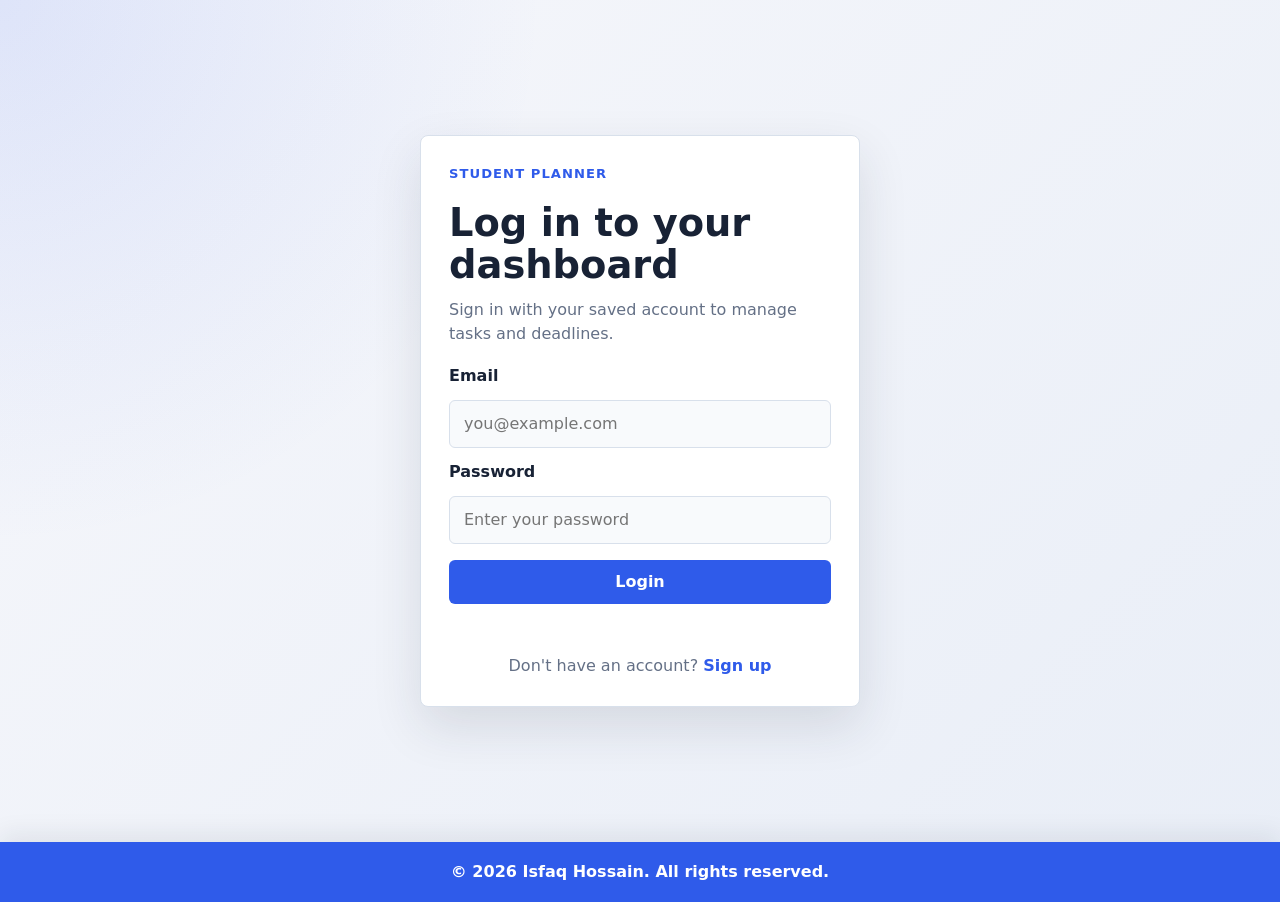
==== dashboard.html @ cb1f7770 "Initial commit: Student Task Manager" ====
<!DOCTYPE html>
<html lang="en">
<head>
  <meta charset="UTF-8">
  <meta name="viewport" content="width=device-width, initial-scale=1.0">
  <title>Dashboard | Student Task Manager</title>
  <link rel="stylesheet" href="style.css">
</head>
<body>
  <main class="page-content">
    <div class="app">
      <section class="app-header" aria-labelledby="page-title">
        <div>
          <p class="eyebrow">Student Planner</p>
          <h1 id="page-title">Task Manager</h1>
          <p class="intro">Keep assignments, study sessions, and reminders organized in one simple list.</p>
        </div>
        <div class="user-controls">
          <p id="welcome-message">Welcome, Student</p>
          <button id="logout-btn" class="logout-btn" type="button">Logout</button>
        </div>
      </section>

      <section class="task-panel" aria-label="Task manager">
        <form id="task-form" class="task-form">
          <label for="task-input">Add a new task</label>
          <div class="input-row">
            <input
              id="task-input"
              type="text"
              placeholder="Example: Finish math homework"
              autocomplete="off"
            >
            <select id="priority-input" aria-label="Task priority">
              <option value="low">Low</option>
              <option value="medium" selected>Medium</option>
              <option value="high">High</option>
            </select>
            <select id="category-input" aria-label="Task category">
              <option value="assignment">Assignment</option>
              <option value="homework">Homework</option>
              <option value="study-session">Study Session</option>
              <option value="project">Project</option>
            </select>
            <input
              id="due-date-input"
              type="date"
              aria-label="Due date"
            >
            <button type="submit">Add Task</button>
          </div>
          <p id="form-message" class="form-message" aria-live="polite"></p>
        </form>

        <div class="summary-grid" aria-label="Task summary">
          <div class="summary-item">
            <span class="summary-label">Total</span>
            <strong id="total-count">0</strong>
          </div>
          <div class="summary-item">
            <span class="summary-label">Completed</span>
            <strong id="completed-count">0</strong>
          </div>
          <div class="summary-item">
            <span class="summary-label">Pending</span>
            <strong id="pending-count">0</strong>
          </div>
          <div class="summary-item">
            <span class="summary-label">Overdue</span>
            <strong id="overdue-count">0</strong>
          </div>
          <div class="summary-item">
            <span class="summary-label">Deadline Soon</span>
            <strong id="deadline-soon-count">0</strong>
          </div>
        </div>

        <div class="dashboard-tools" aria-label="Search and sort tasks">
          <label for="task-search">
            Search
            <input
              id="task-search"
              type="search"
              placeholder="Search title, category, or priority"
              autocomplete="off"
            >
          </label>
          <label for="task-sort">
            Sort
            <select id="task-sort">
              <option value="default">Default order</option>
              <option value="deadline">Deadline nearest first</option>
              <option value="priority">Priority high to low</option>
              <option value="pending">Pending first</option>
              <option value="completed">Completed first</option>
            </select>
          </label>
        </div>

        <div class="toolbar">
          <div class="filters" aria-label="Filter tasks">
            <button class="filter-btn active" type="button" data-filter="all" aria-pressed="true">All</button>
            <button class="filter-btn" type="button" data-filter="pending" aria-pressed="false">Pending</button>
            <button class="filter-btn" type="button" data-filter="completed" aria-pressed="false">Completed</button>
          </div>
          <label class="category-filter-label" for="category-filter">
            Category
            <select id="category-filter">
              <option value="all">All Categories</option>
              <option value="assignment">Assignment</option>
              <option value="homework">Homework</option>
              <option value="study-session">Study Session</option>
              <option value="project">Project</option>
            </select>
          </label>
          <p id="task-count" class="task-count">0 tasks</p>
        </div>

        <ul id="task-list" class="task-list" aria-label="Tasks"></ul>

        <p id="empty-state" class="empty-state">No tasks yet. Add your first task above.</p>
      </section>
    </div>
  </main>

  <footer class="site-footer">
    <p>&copy; 2026 Isfaq Hossain. All rights reserved.</p>
  </footer>

  <script src="script.js"></script>
</body>
</html>
---- style.css ----
/* Reset default spacing so the layout is easier to control. */
* {
  box-sizing: border-box;
  margin: 0;
  padding: 0;
}

:root {
  --bg: #f6f7fb;
  --bg-accent: #e9eef7;
  --panel: #ffffff;
  --panel-soft: #f8fafc;
  --text: #182235;
  --muted: #647086;
  --line: #d8e0eb;
  --primary: #2f5bea;
  --primary-dark: #244bc4;
  --primary-soft: #edf2ff;
  --success: #16815a;
  --success-soft: #e9f8f1;
  --danger: #c93f3f;
  --danger-soft: #fff0f0;
  --shadow: 0 20px 50px rgba(31, 41, 55, 0.12);
}

body {
  min-height: 100vh;
  font-family: system-ui, -apple-system, BlinkMacSystemFont, "Segoe UI", Arial, Helvetica, sans-serif;
  background:
    radial-gradient(circle at top left, rgba(47, 91, 234, 0.12), transparent 34rem),
    linear-gradient(135deg, var(--bg) 0%, var(--bg-accent) 100%);
  color: var(--text);
  line-height: 1.5;
  display: flex;
  flex-direction: column;
}

button,
input,
select {
  font: inherit;
}

button {
  border: 0;
  cursor: pointer;
  transition: background-color 160ms ease, color 160ms ease, border-color 160ms ease, transform 160ms ease;
}

.hidden {
  display: none;
}

.page-content {
  flex: 1;
}

.login-view {
  align-items: center;
  display: flex;
  justify-content: center;
  min-height: calc(100vh - 58px);
  padding: 48px 20px;
}

.login-card {
  width: min(440px, 100%);
  background: var(--panel);
  border: 1px solid var(--line);
  border-radius: 8px;
  box-shadow: var(--shadow);
  display: grid;
  gap: 12px;
  padding: 28px;
}

.login-card h1 {
  font-size: clamp(1.8rem, 6vw, 2.4rem);
}

.login-intro {
  color: var(--muted);
  margin-bottom: 6px;
}

.login-card label {
  font-weight: 700;
}

.login-card input {
  width: 100%;
  min-height: 48px;
  border: 1px solid var(--line);
  border-radius: 6px;
  background: var(--panel-soft);
  color: var(--text);
  padding: 0 14px;
}

.login-card input:focus {
  border-color: var(--primary);
  background: #ffffff;
  outline: none;
}

.login-card button,
.logout-btn {
  min-height: 44px;
  border-radius: 6px;
  padding: 0 16px;
  font-weight: 700;
}

.login-card button {
  background: var(--primary);
  color: #ffffff;
  margin-top: 4px;
}

.login-card button:hover,
.logout-btn:hover {
  background: var(--primary-dark);
}

.login-message {
  min-height: 22px;
  color: var(--danger);
  font-size: 0.92rem;
}

.login-message.success {
  color: var(--success);
}

.auth-switch {
  color: var(--muted);
  text-align: center;
}

.auth-switch button {
  min-height: auto;
  background: transparent;
  color: var(--primary);
  padding: 0;
  font-weight: 800;
}

.auth-switch button:hover {
  background: transparent;
  color: var(--primary-dark);
}

button:focus-visible,
input:focus-visible,
select:focus-visible {
  outline: 3px solid rgba(47, 91, 234, 0.22);
  outline-offset: 2px;
}

.app {
  width: min(980px, 100%);
  margin: 0 auto;
  padding: 52px 20px;
}

.app-header {
  display: flex;
  justify-content: space-between;
  align-items: flex-start;
  gap: 24px;
  margin-bottom: 26px;
}

.user-controls {
  display: flex;
  align-items: center;
  gap: 12px;
  flex-wrap: wrap;
  justify-content: flex-end;
}

.user-controls p {
  color: var(--muted);
  font-weight: 700;
}

.logout-btn {
  background: var(--primary);
  color: #ffffff;
}

.eyebrow {
  color: var(--primary);
  font-size: 0.82rem;
  font-weight: 700;
  letter-spacing: 0.08em;
  text-transform: uppercase;
}

h1 {
  margin-top: 6px;
  font-size: clamp(2rem, 5vw, 3.1rem);
  line-height: 1.1;
}

.intro {
  max-width: 650px;
  margin-top: 10px;
  color: var(--muted);
  font-size: 1.04rem;
}

.task-panel {
  background: var(--panel);
  border: 1px solid var(--line);
  border-radius: 8px;
  box-shadow: var(--shadow);
  padding: 26px;
}

.task-form label {
  display: block;
  margin-bottom: 8px;
  font-weight: 700;
}

.input-row {
  display: grid;
  grid-template-columns: minmax(220px, 1fr) 130px 160px 150px auto;
  gap: 12px;
  align-items: stretch;
}

.task-form input,
.task-form select {
  width: 100%;
  min-height: 50px;
  border: 1px solid var(--line);
  border-radius: 6px;
  background: var(--panel-soft);
  padding: 0 16px;
  color: var(--text);
}

.task-form input:focus,
.task-form select:focus {
  border-color: var(--primary);
  background: #ffffff;
  outline: none;
}

.task-form select {
  cursor: pointer;
}

.task-form button,
.filter-btn,
.edit-btn,
.delete-btn {
  min-height: 44px;
  border-radius: 6px;
  padding: 0 16px;
  font-weight: 700;
}

.task-form button {
  background: var(--primary);
  color: white;
  box-shadow: 0 10px 22px rgba(47, 91, 234, 0.22);
}

.task-form button:hover {
  background: var(--primary-dark);
  transform: translateY(-1px);
}

.form-message {
  min-height: 24px;
  margin-top: 8px;
  color: var(--danger);
  font-size: 0.92rem;
}

.summary-grid {
  display: grid;
  grid-template-columns: repeat(5, 1fr);
  gap: 12px;
  margin-top: 14px;
  border-top: 1px solid var(--line);
  padding-top: 18px;
}

.summary-item {
  display: grid;
  gap: 3px;
  border: 1px solid var(--line);
  border-radius: 8px;
  background: var(--panel-soft);
  padding: 14px;
}

.summary-label {
  color: var(--muted);
  font-size: 0.82rem;
  font-weight: 700;
  text-transform: uppercase;
}

.summary-item strong {
  color: var(--text);
  font-size: 1.55rem;
  line-height: 1;
}

.dashboard-tools {
  display: grid;
  grid-template-columns: minmax(240px, 1fr) minmax(220px, 280px);
  gap: 12px;
  margin-top: 18px;
}

.dashboard-tools label {
  display: grid;
  gap: 8px;
  color: var(--muted);
  font-size: 0.9rem;
  font-weight: 700;
}

.dashboard-tools input,
.dashboard-tools select {
  width: 100%;
  min-height: 44px;
  border: 1px solid var(--line);
  border-radius: 6px;
  background: var(--panel-soft);
  color: var(--text);
  padding: 0 14px;
}

.dashboard-tools input:focus,
.dashboard-tools select:focus {
  border-color: var(--primary);
  background: #ffffff;
  outline: none;
}

.toolbar {
  display: flex;
  align-items: center;
  justify-content: space-between;
  gap: 16px;
  margin: 18px 0;
  flex-wrap: wrap;
}

.filters {
  display: flex;
  flex-wrap: wrap;
  gap: 8px;
  border: 1px solid var(--line);
  border-radius: 8px;
  background: var(--panel-soft);
  padding: 4px;
}

.filter-btn {
  background: transparent;
  color: var(--muted);
  min-height: 36px;
}

.filter-btn.active {
  background: #ffffff;
  color: var(--primary);
  box-shadow: 0 4px 14px rgba(31, 41, 55, 0.1);
}

.category-filter-label {
  display: flex;
  align-items: center;
  gap: 8px;
  color: var(--muted);
  font-size: 0.9rem;
  font-weight: 700;
}

.category-filter-label select {
  min-height: 38px;
  border: 1px solid var(--line);
  border-radius: 6px;
  background: #ffffff;
  color: var(--text);
  padding: 0 12px;
}

.task-count {
  color: var(--muted);
  font-weight: 700;
  white-space: nowrap;
}

.task-list {
  display: grid;
  gap: 12px;
  list-style: none;
}

.task-item {
  display: grid;
  grid-template-columns: auto 1fr auto;
  align-items: center;
  gap: 12px;
  border: 1px solid var(--line);
  border-radius: 8px;
  padding: 14px;
  background: #ffffff;
  box-shadow: 0 8px 20px rgba(31, 41, 55, 0.05);
  transition: border-color 160ms ease, box-shadow 160ms ease;
}

.task-item.overdue {
  border-color: #f0b4b4;
  background: #fffafa;
}

.task-item:hover {
  border-color: #b8c5d8;
  box-shadow: 0 12px 26px rgba(31, 41, 55, 0.08);
}

.task-checkbox {
  width: 20px;
  height: 20px;
  accent-color: var(--success);
}

.task-text {
  overflow-wrap: anywhere;
  font-weight: 600;
}

.task-content {
  display: grid;
  gap: 8px;
}

.task-meta {
  display: flex;
  flex-wrap: wrap;
  gap: 6px;
}

.meta-pill {
  border-radius: 999px;
  padding: 4px 9px;
  font-size: 0.78rem;
  font-weight: 700;
  line-height: 1.2;
}

.priority-low {
  background: #edf7f2;
  color: #287057;
}

.priority-medium {
  background: var(--primary-soft);
  color: var(--primary-dark);
}

.priority-high {
  background: #fff4df;
  color: #986408;
}

.due-date {
  background: #f1f5f9;
  color: var(--muted);
}

.time-left {
  background: var(--success-soft);
  color: var(--success);
}

.time-left.muted {
  background: #f1f5f9;
  color: var(--muted);
}

.category-pill {
  background: #eef6ff;
  color: #25608f;
}

.overdue-label {
  background: var(--danger-soft);
  color: var(--danger);
}

.deadline-warning {
  background: #fff4df;
  color: #986408;
}

.task-item.completed .task-text {
  color: var(--muted);
  text-decoration: line-through;
}

.task-item.completed .task-meta {
  opacity: 0.72;
}

.task-actions {
  display: flex;
  gap: 8px;
}

.edit-btn {
  background: var(--primary-soft);
  color: var(--primary-dark);
}

.edit-btn:hover {
  background: #dbe6ff;
}

.delete-btn {
  background: var(--danger-soft);
  color: var(--danger);
  min-width: 86px;
}

.delete-btn:hover {
  background: #ffe0e0;
}

.empty-state {
  display: none;
  border: 1px dashed var(--line);
  border-radius: 8px;
  background: var(--panel-soft);
  padding: 28px 18px;
  color: var(--muted);
  text-align: center;
}

.empty-state.show {
  display: block;
}

.site-footer {
  width: 100%;
  background: var(--primary);
  color: #ffffff;
  padding: 18px 20px;
  text-align: center;
  font-weight: 700;
  box-shadow: 0 -8px 24px rgba(31, 41, 55, 0.08);
}

@media (max-width: 640px) {
  .app {
    padding: 28px 14px;
  }

  .app-header {
    display: block;
  }

  .user-controls {
    justify-content: flex-start;
    margin-top: 16px;
  }

  .logout-btn {
    width: 100%;
  }

  .login-card {
    padding: 22px;
  }

  .task-panel {
    padding: 18px;
  }

  .input-row,
  .toolbar,
  .task-item {
    grid-template-columns: 1fr;
  }

  .summary-grid {
    grid-template-columns: 1fr;
  }

  .dashboard-tools {
    grid-template-columns: 1fr;
  }

  .toolbar {
    display: grid;
    align-items: start;
  }

  .filters {
    width: 100%;
  }

  .category-filter-label {
    align-items: stretch;
    display: grid;
    width: 100%;
  }

  .filter-btn {
    flex: 1;
  }

  .task-count {
    white-space: normal;
  }

  .task-form button,
  .edit-btn,
  .delete-btn {
    width: 100%;
  }

  .task-actions {
    display: grid;
  }
}
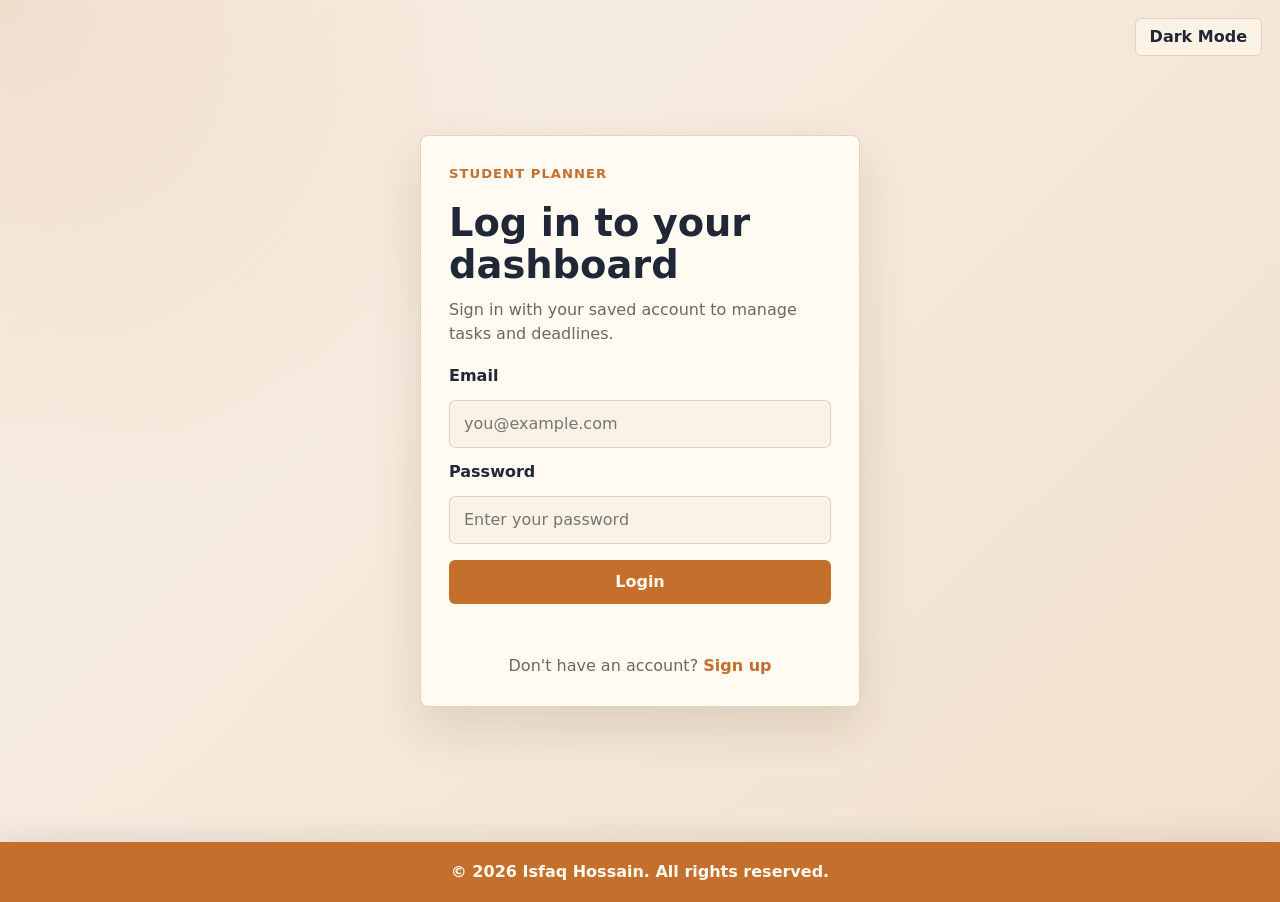
==== commit b92f10fc: "Complete v2 before admin and stats update" ====
--- a/dashboard.html
+++ b/dashboard.html
@@ -16,9 +16,44 @@
           <p class="intro">Keep assignments, study sessions, and reminders organized in one simple list.</p>
         </div>
         <div class="user-controls">
+          <button id="theme-toggle" class="theme-toggle" type="button" aria-pressed="false">Dark Mode</button>
           <p id="welcome-message">Welcome, Student</p>
           <button id="logout-btn" class="logout-btn" type="button">Logout</button>
         </div>
+      </section>
+
+      <section class="profile-panel" aria-labelledby="profile-title">
+        <div>
+          <p class="section-kicker">Profile</p>
+          <h2 id="profile-title">Student account</h2>
+          <p id="profile-email" class="profile-email">student@example.com</p>
+        </div>
+        <form id="profile-form" class="profile-form">
+          <label for="profile-name-input">Name</label>
+          <div class="profile-edit-row">
+            <input id="profile-name-input" type="text" autocomplete="name">
+            <button type="submit">Update Name</button>
+          </div>
+          <p id="profile-message" class="form-message" aria-live="polite"></p>
+        </form>
+        <dl class="profile-stats" aria-label="Profile task statistics">
+          <div>
+            <dt>Total Tasks</dt>
+            <dd id="profile-total-count">0</dd>
+          </div>
+          <div>
+            <dt>Completed</dt>
+            <dd id="profile-completed-count">0</dd>
+          </div>
+          <div>
+            <dt>Pending</dt>
+            <dd id="profile-pending-count">0</dd>
+          </div>
+          <div>
+            <dt>Account Created</dt>
+            <dd id="profile-created-date">Not available</dd>
+          </div>
+        </dl>
       </section>
 
       <section class="task-panel" aria-label="Task manager">
@@ -47,8 +82,14 @@
               type="date"
               aria-label="Due date"
             >
-            <button type="submit">Add Task</button>
+            <button id="task-submit-btn" type="submit">Add Task</button>
           </div>
+          <label class="notes-label" for="task-notes-input">Description / Notes (optional)</label>
+          <textarea
+            id="task-notes-input"
+            rows="3"
+            placeholder="Add extra details, links, chapter numbers, or reminders"
+          ></textarea>
           <p id="form-message" class="form-message" aria-live="polite"></p>
         </form>
 
@@ -73,6 +114,10 @@
             <span class="summary-label">Deadline Soon</span>
             <strong id="deadline-soon-count">0</strong>
           </div>
+          <div class="summary-item">
+            <span class="summary-label">High Priority</span>
+            <strong id="high-priority-count">0</strong>
+          </div>
         </div>
 
         <div class="dashboard-tools" aria-label="Search and sort tasks">
@@ -88,9 +133,12 @@
           <label for="task-sort">
             Sort
             <select id="task-sort">
-              <option value="default">Default order</option>
-              <option value="deadline">Deadline nearest first</option>
-              <option value="priority">Priority high to low</option>
+              <option value="newest">Newest first</option>
+              <option value="oldest">Oldest first</option>
+              <option value="deadline-nearest">Deadline nearest first</option>
+              <option value="deadline-farthest">Deadline farthest first</option>
+              <option value="priority-high">Priority high to low</option>
+              <option value="priority-low">Priority low to high</option>
               <option value="pending">Pending first</option>
               <option value="completed">Completed first</option>
             </select>
--- a/style.css
+++ b/style.css
@@ -6,28 +6,52 @@
 }
 
 :root {
-  --bg: #f6f7fb;
-  --bg-accent: #e9eef7;
-  --panel: #ffffff;
-  --panel-soft: #f8fafc;
-  --text: #182235;
-  --muted: #647086;
-  --line: #d8e0eb;
-  --primary: #2f5bea;
-  --primary-dark: #244bc4;
-  --primary-soft: #edf2ff;
-  --success: #16815a;
-  --success-soft: #e9f8f1;
-  --danger: #c93f3f;
-  --danger-soft: #fff0f0;
-  --shadow: 0 20px 50px rgba(31, 41, 55, 0.12);
+  --bg: #f8f1e8;
+  --bg-accent: #f1e0cc;
+  --panel: #fffaf2;
+  --panel-soft: #fbf2e6;
+  --surface: #fff7ed;
+  --text: #202736;
+  --muted: #6f665d;
+  --line: #e5d2bd;
+  --primary: #c56f2d;
+  --primary-dark: #a85b22;
+  --primary-soft: #f7dfc5;
+  --success: #287a55;
+  --success-soft: #e7f3ea;
+  --danger: #b9473f;
+  --danger-soft: #fae8e5;
+  --warning: #a26213;
+  --warning-soft: #f8e7c5;
+  --shadow: 0 20px 50px rgba(82, 54, 28, 0.14);
+}
+
+body.dark-mode {
+  --bg: #181512;
+  --bg-accent: #27201a;
+  --panel: #211d19;
+  --panel-soft: #2b251f;
+  --surface: #302821;
+  --text: #f7efe4;
+  --muted: #c8b6a4;
+  --line: #4a3b2e;
+  --primary: #de8a45;
+  --primary-dark: #f0a45f;
+  --primary-soft: #49301f;
+  --success: #83d6a9;
+  --success-soft: #21382b;
+  --danger: #f09a90;
+  --danger-soft: #442724;
+  --warning: #f2bb63;
+  --warning-soft: #46321a;
+  --shadow: 0 20px 50px rgba(0, 0, 0, 0.34);
 }
 
 body {
   min-height: 100vh;
   font-family: system-ui, -apple-system, BlinkMacSystemFont, "Segoe UI", Arial, Helvetica, sans-serif;
   background:
-    radial-gradient(circle at top left, rgba(47, 91, 234, 0.12), transparent 34rem),
+    radial-gradient(circle at top left, rgba(197, 111, 45, 0.14), transparent 34rem),
     linear-gradient(135deg, var(--bg) 0%, var(--bg-accent) 100%);
   color: var(--text);
   line-height: 1.5;
@@ -45,6 +69,11 @@
   border: 0;
   cursor: pointer;
   transition: background-color 160ms ease, color 160ms ease, border-color 160ms ease, transform 160ms ease;
+}
+
+textarea {
+  font: inherit;
+  resize: vertical;
 }
 
 .hidden {
@@ -99,7 +128,7 @@
 
 .login-card input:focus {
   border-color: var(--primary);
-  background: #ffffff;
+  background: var(--surface);
   outline: none;
 }
 
@@ -113,7 +142,7 @@
 
 .login-card button {
   background: var(--primary);
-  color: #ffffff;
+  color: #fffaf2;
   margin-top: 4px;
 }
 
@@ -152,13 +181,14 @@
 
 button:focus-visible,
 input:focus-visible,
-select:focus-visible {
-  outline: 3px solid rgba(47, 91, 234, 0.22);
+select:focus-visible,
+textarea:focus-visible {
+  outline: 3px solid rgba(197, 111, 45, 0.24);
   outline-offset: 2px;
 }
 
 .app {
-  width: min(980px, 100%);
+  width: min(1120px, 100%);
   margin: 0 auto;
   padding: 52px 20px;
 }
@@ -186,7 +216,29 @@
 
 .logout-btn {
   background: var(--primary);
-  color: #ffffff;
+  color: #fffaf2;
+}
+
+.theme-toggle {
+  min-height: 38px;
+  border: 1px solid var(--line);
+  border-radius: 6px;
+  background: var(--panel-soft);
+  color: var(--text);
+  font-weight: 800;
+  padding: 0 14px;
+}
+
+.theme-toggle:hover {
+  border-color: var(--primary);
+  color: var(--primary-dark);
+}
+
+.auth-theme-toggle {
+  position: fixed;
+  right: 18px;
+  top: 18px;
+  z-index: 2;
 }
 
 .eyebrow {
@@ -218,6 +270,106 @@
   padding: 26px;
 }
 
+.profile-panel {
+  display: grid;
+  grid-template-columns: minmax(180px, 1fr) minmax(260px, 1.25fr);
+  gap: 20px;
+  align-items: start;
+  background: var(--panel);
+  border: 1px solid var(--line);
+  border-radius: 8px;
+  box-shadow: var(--shadow);
+  margin-bottom: 18px;
+  padding: 22px;
+}
+
+.section-kicker {
+  color: var(--primary);
+  font-size: 0.78rem;
+  font-weight: 800;
+  text-transform: uppercase;
+}
+
+.profile-panel h2 {
+  font-size: 1.35rem;
+  margin-top: 4px;
+}
+
+.profile-email {
+  color: var(--muted);
+  overflow-wrap: anywhere;
+}
+
+.profile-form {
+  display: grid;
+  gap: 8px;
+}
+
+.profile-form label {
+  font-weight: 800;
+}
+
+.profile-edit-row {
+  display: grid;
+  grid-template-columns: 1fr auto;
+  gap: 10px;
+}
+
+.profile-edit-row input,
+.profile-edit-row button {
+  min-height: 44px;
+  border-radius: 6px;
+}
+
+.profile-edit-row input {
+  width: 100%;
+  border: 1px solid var(--line);
+  background: var(--panel-soft);
+  color: var(--text);
+  padding: 0 14px;
+}
+
+.profile-edit-row input:focus {
+  border-color: var(--primary);
+  background: var(--surface);
+  outline: none;
+}
+
+.profile-edit-row button {
+  background: var(--primary);
+  color: #fffaf2;
+  font-weight: 800;
+  padding: 0 14px;
+}
+
+.profile-stats {
+  grid-column: 1 / -1;
+  display: grid;
+  grid-template-columns: repeat(4, 1fr);
+  gap: 10px;
+}
+
+.profile-stats div {
+  border: 1px solid var(--line);
+  border-radius: 8px;
+  background: var(--panel-soft);
+  padding: 12px;
+}
+
+.profile-stats dt {
+  color: var(--muted);
+  font-size: 0.78rem;
+  font-weight: 800;
+  text-transform: uppercase;
+}
+
+.profile-stats dd {
+  color: var(--text);
+  font-size: 1.2rem;
+  font-weight: 900;
+  margin-top: 2px;
+}
+
 .task-form label {
   display: block;
   margin-bottom: 8px;
@@ -232,20 +384,31 @@
 }
 
 .task-form input,
+.task-form select,
+.task-form textarea {
+  width: 100%;
+  border: 1px solid var(--line);
+  border-radius: 6px;
+  background: var(--panel-soft);
+  color: var(--text);
+}
+
+.task-form input,
 .task-form select {
-  width: 100%;
   min-height: 50px;
-  border: 1px solid var(--line);
-  border-radius: 6px;
-  background: var(--panel-soft);
   padding: 0 16px;
-  color: var(--text);
+}
+
+.task-form textarea {
+  min-height: 88px;
+  padding: 12px 16px;
 }
 
 .task-form input:focus,
-.task-form select:focus {
+.task-form select:focus,
+.task-form textarea:focus {
   border-color: var(--primary);
-  background: #ffffff;
+  background: var(--surface);
   outline: none;
 }
 
@@ -265,8 +428,8 @@
 
 .task-form button {
   background: var(--primary);
-  color: white;
-  box-shadow: 0 10px 22px rgba(47, 91, 234, 0.22);
+  color: #fffaf2;
+  box-shadow: 0 10px 22px rgba(197, 111, 45, 0.24);
 }
 
 .task-form button:hover {
@@ -281,9 +444,17 @@
   font-size: 0.92rem;
 }
 
+.form-message.success {
+  color: var(--success);
+}
+
+.notes-label {
+  margin-top: 14px;
+}
+
 .summary-grid {
   display: grid;
-  grid-template-columns: repeat(5, 1fr);
+  grid-template-columns: repeat(6, 1fr);
   gap: 12px;
   margin-top: 14px;
   border-top: 1px solid var(--line);
@@ -341,7 +512,7 @@
 .dashboard-tools input:focus,
 .dashboard-tools select:focus {
   border-color: var(--primary);
-  background: #ffffff;
+  background: var(--surface);
   outline: none;
 }
 
@@ -371,9 +542,9 @@
 }
 
 .filter-btn.active {
-  background: #ffffff;
+  background: var(--surface);
   color: var(--primary);
-  box-shadow: 0 4px 14px rgba(31, 41, 55, 0.1);
+  box-shadow: 0 4px 14px rgba(82, 54, 28, 0.12);
 }
 
 .category-filter-label {
@@ -389,7 +560,7 @@
   min-height: 38px;
   border: 1px solid var(--line);
   border-radius: 6px;
-  background: #ffffff;
+  background: var(--surface);
   color: var(--text);
   padding: 0 12px;
 }
@@ -414,19 +585,19 @@
   border: 1px solid var(--line);
   border-radius: 8px;
   padding: 14px;
-  background: #ffffff;
-  box-shadow: 0 8px 20px rgba(31, 41, 55, 0.05);
+  background: var(--surface);
+  box-shadow: 0 8px 20px rgba(82, 54, 28, 0.06);
   transition: border-color 160ms ease, box-shadow 160ms ease;
 }
 
 .task-item.overdue {
-  border-color: #f0b4b4;
-  background: #fffafa;
+  border-color: #e6aaa4;
+  background: var(--danger-soft);
 }
 
 .task-item:hover {
-  border-color: #b8c5d8;
-  box-shadow: 0 12px 26px rgba(31, 41, 55, 0.08);
+  border-color: #d3a276;
+  box-shadow: 0 12px 26px rgba(82, 54, 28, 0.1);
 }
 
 .task-checkbox {
@@ -445,6 +616,14 @@
   gap: 8px;
 }
 
+.task-notes {
+  max-width: 66ch;
+  color: var(--muted);
+  font-size: 0.95rem;
+  overflow-wrap: anywhere;
+  white-space: pre-wrap;
+}
+
 .task-meta {
   display: flex;
   flex-wrap: wrap;
@@ -460,8 +639,8 @@
 }
 
 .priority-low {
-  background: #edf7f2;
-  color: #287057;
+  background: var(--success-soft);
+  color: var(--success);
 }
 
 .priority-medium {
@@ -470,12 +649,12 @@
 }
 
 .priority-high {
-  background: #fff4df;
-  color: #986408;
+  background: var(--warning-soft);
+  color: var(--warning);
 }
 
 .due-date {
-  background: #f1f5f9;
+  background: var(--panel-soft);
   color: var(--muted);
 }
 
@@ -485,13 +664,13 @@
 }
 
 .time-left.muted {
-  background: #f1f5f9;
+  background: var(--panel-soft);
   color: var(--muted);
 }
 
 .category-pill {
-  background: #eef6ff;
-  color: #25608f;
+  background: var(--primary-soft);
+  color: var(--primary-dark);
 }
 
 .overdue-label {
@@ -500,8 +679,8 @@
 }
 
 .deadline-warning {
-  background: #fff4df;
-  color: #986408;
+  background: var(--warning-soft);
+  color: var(--warning);
 }
 
 .task-item.completed .task-text {
@@ -524,7 +703,109 @@
 }
 
 .edit-btn:hover {
-  background: #dbe6ff;
+  background: var(--primary);
+  color: #fffaf2;
+}
+
+.subtask-area {
+  display: grid;
+  gap: 8px;
+  border-top: 1px solid var(--line);
+  margin-top: 4px;
+  padding-top: 10px;
+}
+
+.subtask-progress {
+  color: var(--muted);
+  font-size: 0.86rem;
+  font-weight: 800;
+}
+
+.subtask-list {
+  display: grid;
+  gap: 6px;
+  list-style: none;
+}
+
+.subtask-item {
+  display: grid;
+  grid-template-columns: 1fr auto;
+  gap: 8px;
+  align-items: center;
+  border: 1px solid var(--line);
+  border-radius: 6px;
+  background: var(--panel-soft);
+  padding: 8px;
+}
+
+.subtask-item label {
+  display: flex;
+  align-items: center;
+  gap: 8px;
+  min-width: 0;
+  color: var(--text);
+}
+
+.subtask-item span {
+  overflow-wrap: anywhere;
+}
+
+.subtask-checkbox {
+  width: 16px;
+  height: 16px;
+  accent-color: var(--primary);
+  flex: 0 0 auto;
+}
+
+.delete-subtask-btn,
+.add-subtask-btn {
+  min-height: 34px;
+  border-radius: 6px;
+  font-size: 0.84rem;
+  font-weight: 800;
+  padding: 0 10px;
+}
+
+.delete-subtask-btn {
+  background: var(--danger-soft);
+  color: var(--danger);
+}
+
+.delete-subtask-btn:hover {
+  background: var(--danger);
+  color: #fffaf2;
+}
+
+.subtask-add-row {
+  display: grid;
+  grid-template-columns: 1fr auto;
+  gap: 8px;
+}
+
+.subtask-input {
+  width: 100%;
+  min-height: 36px;
+  border: 1px solid var(--line);
+  border-radius: 6px;
+  background: var(--panel-soft);
+  color: var(--text);
+  padding: 0 10px;
+}
+
+.subtask-input:focus {
+  border-color: var(--primary);
+  background: var(--surface);
+  outline: none;
+}
+
+.add-subtask-btn {
+  background: var(--primary-soft);
+  color: var(--primary-dark);
+}
+
+.add-subtask-btn:hover {
+  background: var(--primary);
+  color: #fffaf2;
 }
 
 .delete-btn {
@@ -534,7 +815,8 @@
 }
 
 .delete-btn:hover {
-  background: #ffe0e0;
+  background: var(--danger);
+  color: #fffaf2;
 }
 
 .empty-state {
@@ -554,7 +836,7 @@
 .site-footer {
   width: 100%;
   background: var(--primary);
-  color: #ffffff;
+  color: #fffaf2;
   padding: 18px 20px;
   text-align: center;
   font-weight: 700;
@@ -588,13 +870,20 @@
   }
 
   .input-row,
+  .profile-panel,
+  .profile-edit-row,
+  .profile-stats,
   .toolbar,
   .task-item {
     grid-template-columns: 1fr;
   }
 
+  .profile-panel {
+    padding: 18px;
+  }
+
   .summary-grid {
-    grid-template-columns: 1fr;
+    grid-template-columns: repeat(2, 1fr);
   }
 
   .dashboard-tools {
@@ -633,4 +922,16 @@
   .task-actions {
     display: grid;
   }
-}
+
+  .subtask-add-row,
+  .subtask-item {
+    grid-template-columns: 1fr;
+  }
+}
+
+@media (min-width: 641px) and (max-width: 980px) {
+  .summary-grid,
+  .profile-stats {
+    grid-template-columns: repeat(3, 1fr);
+  }
+}
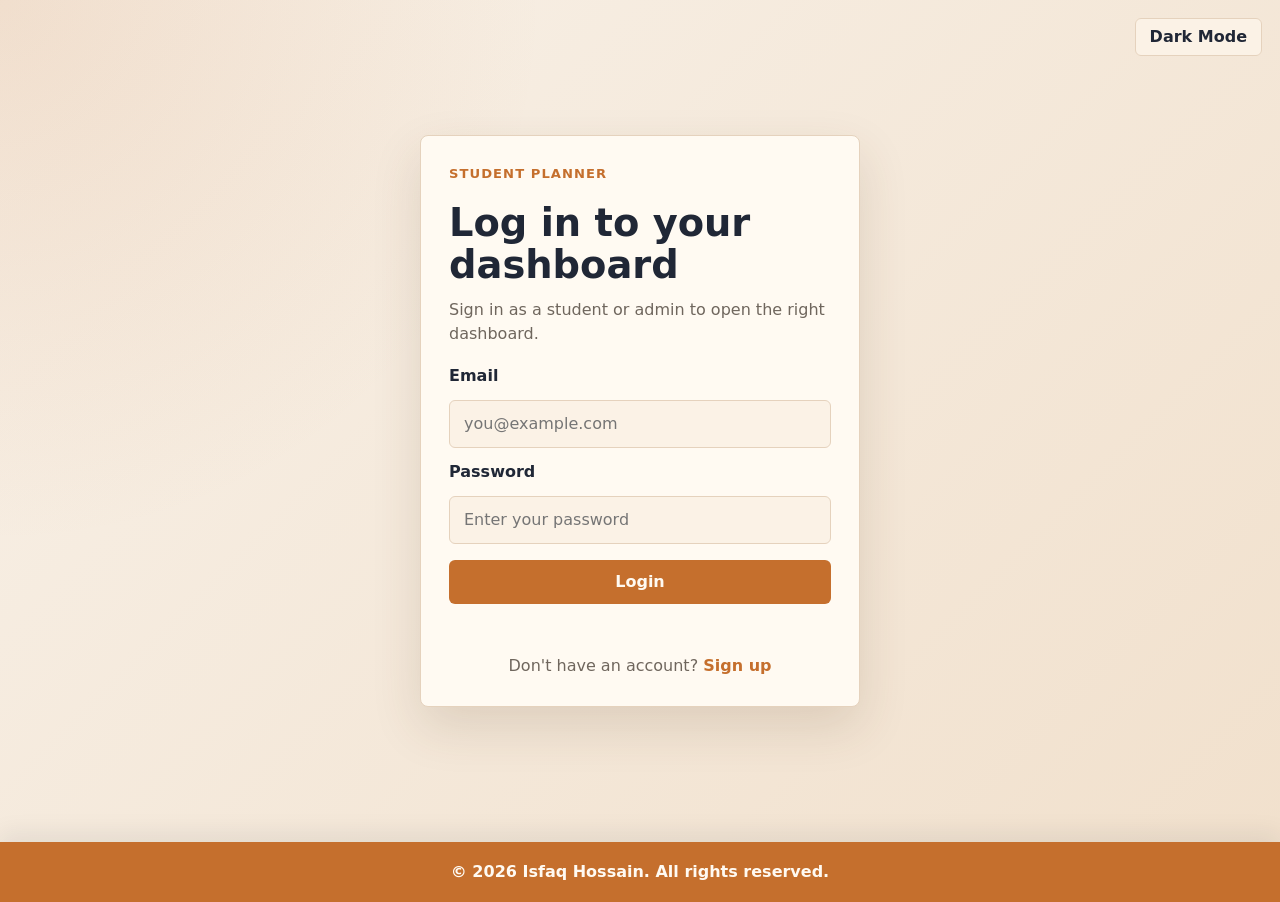
==== commit 2485503f: "Complete admin and student stats before visual analytics update" ====
--- a/dashboard.html
+++ b/dashboard.html
@@ -54,6 +54,81 @@
             <dd id="profile-created-date">Not available</dd>
           </div>
         </dl>
+      </section>
+
+      <section class="progress-panel" aria-labelledby="progress-title">
+        <div class="section-heading-row">
+          <div>
+            <p class="section-kicker">Progress</p>
+            <h2 id="progress-title">Student statistics</h2>
+          </div>
+          <p class="section-note">Based on your completed tasks.</p>
+        </div>
+
+        <div class="progress-grid" aria-label="Student progress statistics">
+          <div class="summary-item">
+            <span class="summary-label">Total Tasks</span>
+            <strong id="progress-total">0</strong>
+          </div>
+          <div class="summary-item">
+            <span class="summary-label">Completed</span>
+            <strong id="progress-completed">0</strong>
+          </div>
+          <div class="summary-item">
+            <span class="summary-label">Pending</span>
+            <strong id="progress-pending">0</strong>
+          </div>
+          <div class="summary-item">
+            <span class="summary-label">Overdue</span>
+            <strong id="progress-overdue">0</strong>
+          </div>
+          <div class="summary-item accent-stat">
+            <span class="summary-label">Completion Rate</span>
+            <strong id="progress-completion-rate">0%</strong>
+          </div>
+          <div class="summary-item">
+            <span class="summary-label">Completed Today</span>
+            <strong id="progress-today">0</strong>
+          </div>
+          <div class="summary-item">
+            <span class="summary-label">This Week</span>
+            <strong id="progress-week">0</strong>
+          </div>
+          <div class="summary-item">
+            <span class="summary-label">This Month</span>
+            <strong id="progress-month">0</strong>
+          </div>
+          <div class="summary-item">
+            <span class="summary-label">High Priority Done</span>
+            <strong id="progress-high-priority-completed">0</strong>
+          </div>
+        </div>
+
+        <div class="insight-grid">
+          <div class="insight-card">
+            <span>Most productive day</span>
+            <strong id="progress-productive-day">No completed tasks yet</strong>
+          </div>
+          <div class="insight-card">
+            <span>Most productive month</span>
+            <strong id="progress-productive-month">No completed tasks yet</strong>
+          </div>
+          <div class="insight-card">
+            <span>Most productive year</span>
+            <strong id="progress-productive-year">No completed tasks yet</strong>
+          </div>
+          <div class="insight-card">
+            <span>Top completed category</span>
+            <strong id="progress-top-category">No category progress yet</strong>
+          </div>
+        </div>
+
+        <div class="category-progress">
+          <h3>Category progress</h3>
+          <ul id="category-progress-list">
+            <li>No category progress yet</li>
+          </ul>
+        </div>
       </section>
 
       <section class="task-panel" aria-label="Task manager">
--- a/style.css
+++ b/style.css
@@ -262,12 +262,19 @@
   font-size: 1.04rem;
 }
 
-.task-panel {
+.task-panel,
+.progress-panel,
+.admin-panel {
   background: var(--panel);
   border: 1px solid var(--line);
   border-radius: 8px;
   box-shadow: var(--shadow);
   padding: 26px;
+}
+
+.progress-panel,
+.admin-panel {
+  margin-bottom: 18px;
 }
 
 .profile-panel {
@@ -288,6 +295,27 @@
   font-size: 0.78rem;
   font-weight: 800;
   text-transform: uppercase;
+}
+
+.section-heading-row {
+  display: flex;
+  justify-content: space-between;
+  gap: 16px;
+  align-items: flex-start;
+  margin-bottom: 16px;
+}
+
+.section-heading-row h2 {
+  font-size: 1.35rem;
+  margin-top: 4px;
+}
+
+.section-note {
+  color: var(--muted);
+  font-size: 0.9rem;
+  font-weight: 700;
+  max-width: 280px;
+  text-align: right;
 }
 
 .profile-panel h2 {
@@ -461,6 +489,86 @@
   padding-top: 18px;
 }
 
+.progress-grid,
+.admin-summary-grid {
+  display: grid;
+  gap: 12px;
+}
+
+.progress-grid {
+  grid-template-columns: repeat(3, 1fr);
+}
+
+.admin-summary-grid {
+  grid-template-columns: repeat(3, 1fr);
+}
+
+.accent-stat {
+  border-color: var(--primary);
+  background: var(--primary-soft);
+}
+
+.insight-grid {
+  display: grid;
+  grid-template-columns: repeat(2, 1fr);
+  gap: 12px;
+  margin-top: 12px;
+}
+
+.insight-card,
+.category-progress {
+  border: 1px solid var(--line);
+  border-radius: 8px;
+  background: var(--panel-soft);
+  padding: 14px;
+}
+
+.insight-card {
+  display: grid;
+  gap: 5px;
+}
+
+.insight-card span,
+.category-progress h3 {
+  color: var(--muted);
+  font-size: 0.82rem;
+  font-weight: 800;
+  text-transform: uppercase;
+}
+
+.insight-card strong {
+  color: var(--text);
+  font-size: 1rem;
+}
+
+.category-progress {
+  margin-top: 12px;
+}
+
+.category-progress ul {
+  display: grid;
+  grid-template-columns: repeat(4, 1fr);
+  gap: 8px;
+  list-style: none;
+  margin-top: 10px;
+}
+
+.category-progress li {
+  display: flex;
+  justify-content: space-between;
+  gap: 10px;
+  border: 1px solid var(--line);
+  border-radius: 6px;
+  background: var(--surface);
+  color: var(--muted);
+  padding: 10px;
+}
+
+.category-progress strong {
+  color: var(--text);
+  white-space: nowrap;
+}
+
 .summary-item {
   display: grid;
   gap: 3px;
@@ -817,6 +925,158 @@
 .delete-btn:hover {
   background: var(--danger);
   color: #fffaf2;
+}
+
+.admin-user-list {
+  display: grid;
+  gap: 12px;
+}
+
+.admin-user-card {
+  display: grid;
+  gap: 14px;
+  border: 1px solid var(--line);
+  border-radius: 8px;
+  background: var(--surface);
+  padding: 16px;
+}
+
+.admin-user-main {
+  display: flex;
+  justify-content: space-between;
+  gap: 14px;
+  align-items: flex-start;
+}
+
+.admin-user-main h3 {
+  font-size: 1.08rem;
+}
+
+.admin-user-main p {
+  color: var(--muted);
+  overflow-wrap: anywhere;
+}
+
+.status-pill {
+  border-radius: 999px;
+  font-size: 0.78rem;
+  font-weight: 900;
+  padding: 5px 10px;
+  white-space: nowrap;
+}
+
+.status-active {
+  background: var(--success-soft);
+  color: var(--success);
+}
+
+.status-blocked {
+  background: var(--danger-soft);
+  color: var(--danger);
+}
+
+.admin-user-details {
+  display: grid;
+  grid-template-columns: repeat(4, 1fr);
+  gap: 8px;
+}
+
+.admin-user-details div {
+  border: 1px solid var(--line);
+  border-radius: 6px;
+  background: var(--panel-soft);
+  padding: 9px;
+}
+
+.admin-user-details dt {
+  color: var(--muted);
+  font-size: 0.72rem;
+  font-weight: 800;
+  text-transform: uppercase;
+}
+
+.admin-user-details dd {
+  color: var(--text);
+  font-weight: 800;
+  margin-top: 2px;
+  overflow-wrap: anywhere;
+}
+
+.admin-actions {
+  display: flex;
+  flex-wrap: wrap;
+  gap: 8px;
+}
+
+.admin-actions button {
+  min-height: 38px;
+  border-radius: 6px;
+  font-weight: 800;
+  padding: 0 12px;
+}
+
+.warning-action {
+  background: var(--warning-soft);
+  color: var(--warning);
+}
+
+.warning-action:hover {
+  background: var(--warning);
+  color: #fffaf2;
+}
+
+.success-action {
+  background: var(--success-soft);
+  color: var(--success);
+}
+
+.success-action:hover {
+  background: var(--success);
+  color: #fffaf2;
+}
+
+.secondary-action {
+  background: var(--primary-soft);
+  color: var(--primary-dark);
+}
+
+.secondary-action:hover {
+  background: var(--primary);
+  color: #fffaf2;
+}
+
+.danger-action {
+  background: var(--danger-soft);
+  color: var(--danger);
+}
+
+.danger-action:hover {
+  background: var(--danger);
+  color: #fffaf2;
+}
+
+.admin-log-list {
+  display: grid;
+  gap: 8px;
+  list-style: none;
+}
+
+.admin-log-list li {
+  display: flex;
+  justify-content: space-between;
+  gap: 14px;
+  border: 1px solid var(--line);
+  border-radius: 6px;
+  background: var(--panel-soft);
+  color: var(--text);
+  padding: 10px 12px;
+}
+
+.admin-log-list time {
+  color: var(--muted);
+  flex: 0 0 auto;
+  font-size: 0.88rem;
+  font-weight: 700;
 }
 
 .empty-state {
@@ -873,9 +1133,26 @@
   .profile-panel,
   .profile-edit-row,
   .profile-stats,
+  .progress-grid,
+  .insight-grid,
+  .category-progress ul,
+  .admin-summary-grid,
+  .admin-user-details,
   .toolbar,
   .task-item {
     grid-template-columns: 1fr;
+  }
+
+  .section-heading-row,
+  .admin-user-main,
+  .admin-log-list li {
+    display: grid;
+    text-align: left;
+  }
+
+  .section-note {
+    max-width: none;
+    text-align: left;
   }
 
   .profile-panel {
@@ -915,7 +1192,8 @@
 
   .task-form button,
   .edit-btn,
-  .delete-btn {
+  .delete-btn,
+  .admin-actions button {
     width: 100%;
   }
 
@@ -931,7 +1209,14 @@
 
 @media (min-width: 641px) and (max-width: 980px) {
   .summary-grid,
-  .profile-stats {
+  .profile-stats,
+  .progress-grid,
+  .admin-summary-grid,
+  .admin-user-details {
     grid-template-columns: repeat(3, 1fr);
   }
-}
+
+  .category-progress ul {
+    grid-template-columns: repeat(2, 1fr);
+  }
+}
